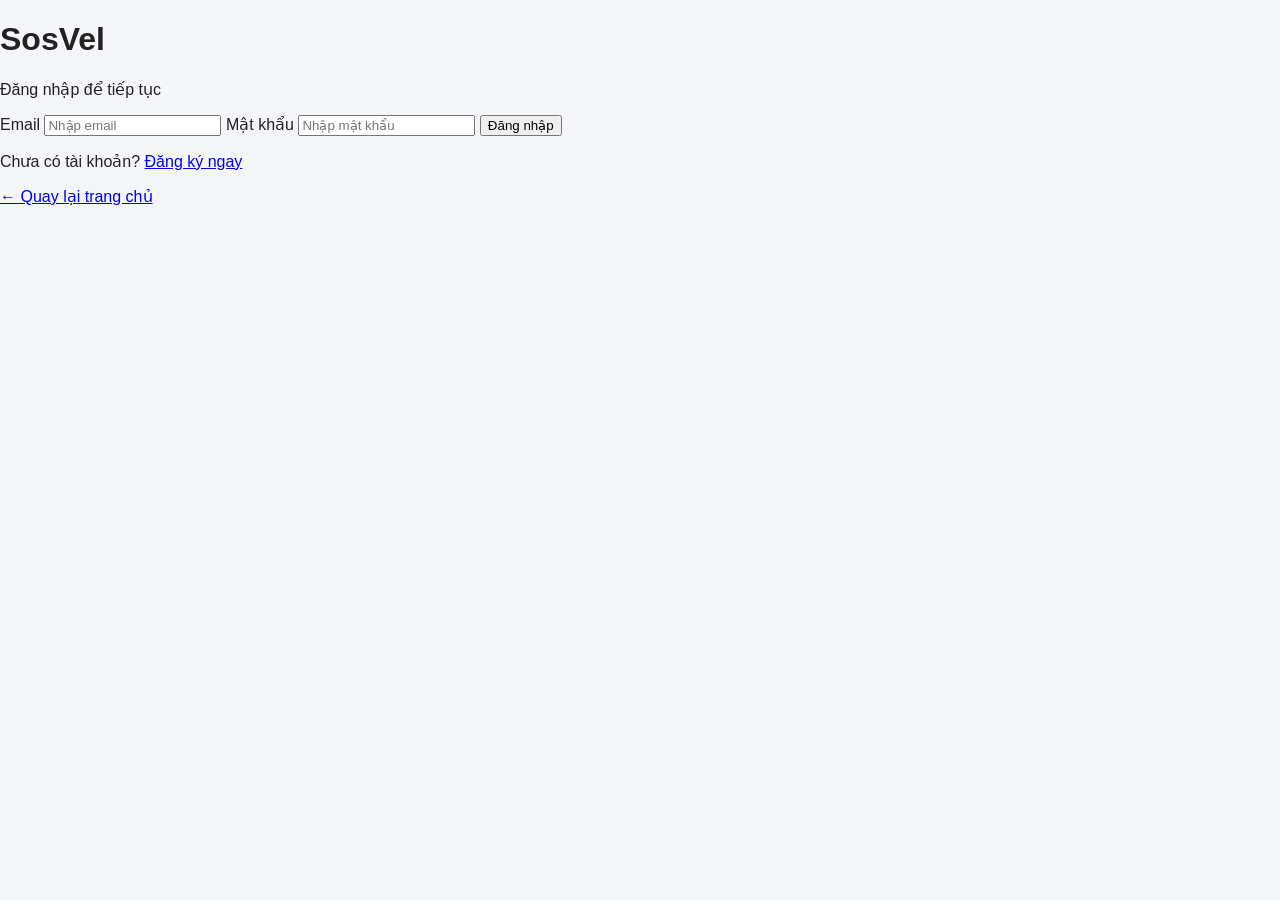
==== project/main/login.html @ 5fa6c310 "Create login.html" ====
<!DOCTYPE html>
<html lang="vi">
<head>
    <meta charset="UTF-8">
    <meta name="viewport" content="width=device-width, initial-scale=1.0">
    <title>Đăng nhập - SosVel</title>
    <link rel="stylesheet" href="../stylist/style.css">
</head>
<body class="auth-page">

    <div class="auth-container">
        <div class="auth-card">
            <h1>SosVel</h1>
            <p class="auth-subtitle">Đăng nhập để tiếp tục</p>

            <form id="loginForm" class="auth-form">
                <label for="loginEmail">Email</label>
                <input type="email" id="loginEmail" placeholder="Nhập email" required>

                <label for="loginPassword">Mật khẩu</label>
                <input type="password" id="loginPassword" placeholder="Nhập mật khẩu" required>

                <button type="submit" class="auth-btn">Đăng nhập</button>
            </form>

            <p id="loginMessage" class="auth-message"></p>

            <p class="auth-switch">
                Chưa có tài khoản?
                <a href="register.html">Đăng ký ngay</a>
            </p>

            <p class="auth-switch">
                <a href="index.html">← Quay lại trang chủ</a>
            </p>
        </div>
    </div>

    <script src="auth.js"></script>
</body>
</html>
---- project/stylist/style.css ----
body{
    font-family: Arial, sans-serif;
    margin: 0;
    background: #f4f6f9;
    color: #222;
}

/* ===== HEADER ===== */

header{
    background: linear-gradient(135deg,#2c7be5,#1b5edb);
    color:white;
    padding:28px 20px;
    text-align:center;
}

nav{
    background:white;
    padding:14px;
    text-align:center;
    box-shadow:0 2px 10px rgba(0,0,0,0.06);
}

nav a{
    margin:0 15px;
    text-decoration:none;
    font-weight:bold;
    color:#1b5edb;
}

/* ===== CONTAINER ===== */

.container{
    width:88%;
    max-width:1200px;
    margin:30px auto;
}

/* ===== SEARCH ===== */

.search-box{
    background:white;
    padding:20px;
    border-radius:16px;
    box-shadow:0 8px 24px rgba(0,0,0,0.08);
}

.filter-bar{
    display:grid;
    grid-template-columns:220px 1fr 140px;
    gap:20px;
    align-items:end;
}

.filter-item label{
    display:block;
    margin-bottom:8px;
    font-weight:bold;
}

.filter-item select{
    width:100%;
    height:44px;
    border:1px solid #ccc;
    border-radius:10px;
    padding:0 12px;
}

.price-filter input[type="range"]{
    width:100%;
}

.search-btn{
    height:46px;
    width:100%;
    border:none;
    border-radius:10px;
    background:#2c7be5;
    color:white;
    font-weight:bold;
    cursor:pointer;
}

/* ===== ROOMS ===== */

.rooms{
    display:grid;
    grid-template-columns:repeat(auto-fit,minmax(280px,1fr));
    gap:20px;
    margin-top:20px;
}

.room-card{
    background:white;
    border-radius:16px;
    overflow:hidden;
    box-shadow:0 6px 18px rgba(0,0,0,0.08);
    transition:.2s;
    cursor:pointer;
}

.room-card:hover{
    transform:translateY(-5px);
}

.room-card img{
    width:100%;
    height:180px;
    object-fit:cover;
}

.room-info{
    padding:14px;
}

.room-card h3{
    margin:0 0 10px;
}

.room-card p{
    margin:6px 0;
}

.price-badge{
    display:inline-block;
    margin-top:10px;
    padding:6px 12px;
    border-radius:20px;
    background:#eaf2ff;
    color:#1b5edb;
    font-size:13px;
    font-weight:bold;
}

.detail-btn{
    margin-top:12px;
    width:100%;
    height:40px;
    border:none;
    border-radius:8px;
    background:#2c7be5;
    color:white;
    cursor:pointer;
}

/* ===== PAGINATION ===== */

.pagination{
    margin-top:30px;
    text-align:center;
}

.page-btn{
    margin:5px;
    border:none;
    background:#eee;
    padding:8px 12px;
    cursor:pointer;
    border-radius:8px;
}

.page-btn.active{
    background:#2c7be5;
    color:white;
}

.page-dots{
    margin:0 6px;
    color:#666;
}

/* ===== MODAL ===== */

.hidden{
    display:none;
}

.modal{
    position:fixed;
    inset:0;
    z-index:1000;
}

.modal-overlay{
    position:absolute;
    inset:0;
    background:rgba(0,0,0,.6);
}

.modal-content,
.contract-content{
    position:relative;
    width:90%;
    max-width:1100px;
    margin:40px auto;
    background:white;
    border-radius:16px;
    padding:20px;
    z-index:2;
}

.contract-content{
    max-width:520px;
}

.modal-close{
    position:absolute;
    right:12px;
    top:12px;
    border:none;
    font-size:24px;
    background:none;
    cursor:pointer;
}

.modal-grid{
    display:grid;
    grid-template-columns:1fr 1fr;
    gap:20px;
}

.main-preview{
    width:100%;
    height:350px;
    object-fit:cover;
    border-radius:10px;
}

.thumb-grid{
    display:grid;
    grid-template-columns:repeat(3,1fr);
    gap:8px;
    margin-top:10px;
}

.thumb-item{
    width:100%;
    height:90px;
    object-fit:cover;
    cursor:pointer;
    border-radius:8px;
}

.feature-list{
    display:flex;
    flex-direction:column;
    gap:8px;
    margin-top:16px;
}

.modal-actions{
    margin-top:20px;
    display:flex;
    gap:12px;
}

.contact-btn,
.contract-btn{
    flex:1;
    height:46px;
    border:none;
    border-radius:10px;
    color:white;
    font-weight:bold;
    cursor:pointer;
}

.contact-btn{
    background:#2c7be5;
}

.contract-btn{
    background:#111827;
}

/* ===== CONTRACT FORM ===== */

.contract-form{
    display:flex;
    flex-direction:column;
    gap:12px;
    margin-top:16px;
}

.contract-form input{
    height:42px;
    border:1px solid #ccc;
    border-radius:8px;
    padding:0 12px;
}

.contract-submit-btn{
    margin-top:8px;
    height:46px;
    border:none;
    border-radius:10px;
    background:#2c7be5;
    color:white;
    font-weight:bold;
    cursor:pointer;
}

.contract-message{
    margin-top:14px;
    color:#1b5edb;
    font-weight:bold;
}

/* ===== CHAT ===== */

.chat-box{
    position:fixed;
    bottom:20px;
    right:20px;
    width:340px;
    background:white;
    border-radius:14px;
    box-shadow:0 5px 20px rgba(0,0,0,.2);
    overflow:hidden;
    z-index:2000;
}

.chat-header{
    background:#2c7be5;
    color:white;
    padding:12px;
    font-weight:bold;
    display:flex;
    justify-content:space-between;
    align-items:flex-start;
}

.chat-subtitle{
    font-size:12px;
    font-weight:normal;
    margin-top:4px;
    opacity:0.9;
}

.chat-messages{
    height:260px;
    overflow-y:auto;
    padding:12px;
    background:#f8fafc;
    display:flex;
    flex-direction:column;
    gap:10px;
}

.message{
    max-width:80%;
    padding:10px 12px;
    border-radius:14px;
    line-height:1.4;
    font-size:14px;
}

.message.owner{
    background:white;
    align-self:flex-start;
    border:1px solid #dbe3f0;
}

.message.user{
    background:#2c7be5;
    color:white;
    align-self:flex-end;
}

.chat-input{
    display:flex;
    border-top:1px solid #eee;
}

.chat-input input{
    flex:1;
    border:none;
    padding:12px;
    outline:none;
}

.chat-input button{
    background:#2c7be5;
    color:white;
    border:none;
    padding:0 16px;
    cursor:pointer;
}

/* ===== FOOTER ===== */

footer{
    margin-top:40px;
    background:white;
    text-align:center;
    padding:20px;
}

/* ===== MOBILE ===== */

@media(max-width:900px){

    .filter-bar{
        grid-template-columns:1fr;
    }

    .modal-grid{
        grid-template-columns:1fr;
    }

    .main-preview{
        height:220px;
    }

    .modal-actions{
        flex-direction:column;
    }

    .chat-box{
        width:92%;
        right:4%;
        bottom:12px;
    }
}
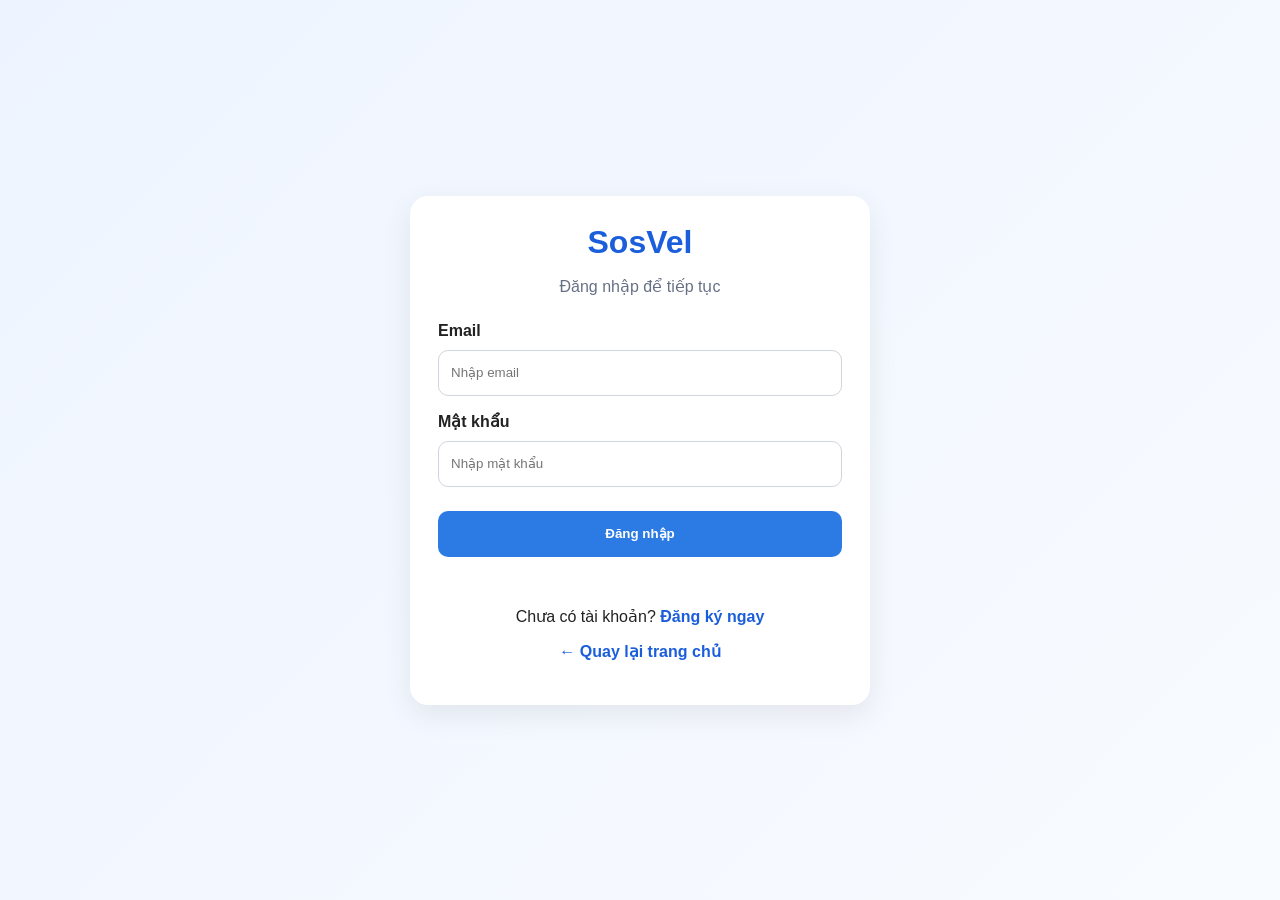
==== commit c75ef439: "Update login.html" ====
--- a/project/main/login.html
+++ b/project/main/login.html
@@ -8,34 +8,34 @@
 </head>
 <body class="auth-page">
 
-    <div class="auth-container">
-        <div class="auth-card">
-            <h1>SosVel</h1>
-            <p class="auth-subtitle">Đăng nhập để tiếp tục</p>
+<div class="auth-container">
+    <div class="auth-card">
+        <h1>SosVel</h1>
+        <p class="auth-subtitle">Đăng nhập để tiếp tục</p>
 
-            <form id="loginForm" class="auth-form">
-                <label for="loginEmail">Email</label>
-                <input type="email" id="loginEmail" placeholder="Nhập email" required>
+        <form id="loginForm" class="auth-form">
+            <label for="loginEmail">Email</label>
+            <input type="email" id="loginEmail" placeholder="Nhập email" required>
 
-                <label for="loginPassword">Mật khẩu</label>
-                <input type="password" id="loginPassword" placeholder="Nhập mật khẩu" required>
+            <label for="loginPassword">Mật khẩu</label>
+            <input type="password" id="loginPassword" placeholder="Nhập mật khẩu" required>
 
-                <button type="submit" class="auth-btn">Đăng nhập</button>
-            </form>
+            <button type="submit" class="auth-btn">Đăng nhập</button>
+        </form>
 
-            <p id="loginMessage" class="auth-message"></p>
+        <p id="loginMessage" class="auth-message"></p>
 
-            <p class="auth-switch">
-                Chưa có tài khoản?
-                <a href="register.html">Đăng ký ngay</a>
-            </p>
+        <p class="auth-switch">
+            Chưa có tài khoản?
+            <a href="register.html">Đăng ký ngay</a>
+        </p>
 
-            <p class="auth-switch">
-                <a href="index.html">← Quay lại trang chủ</a>
-            </p>
-        </div>
+        <p class="auth-switch">
+            <a href="index.html">← Quay lại trang chủ</a>
+        </p>
     </div>
+</div>
 
-    <script src="auth.js"></script>
+<script src="auth.js"></script>
 </body>
 </html>
--- a/project/stylist/style.css
+++ b/project/stylist/style.css
@@ -5,7 +5,7 @@
     color: #222;
 }
 
-/* ===== HEADER ===== */
+/* HEADER */
 
 header{
     background: linear-gradient(135deg,#2c7be5,#1b5edb);
@@ -14,21 +14,37 @@
     text-align:center;
 }
 
-nav{
-    background:white;
-    padding:14px;
-    text-align:center;
+.main-nav{
+    background:white;
+    padding:14px 24px;
     box-shadow:0 2px 10px rgba(0,0,0,0.06);
-}
-
-nav a{
-    margin:0 15px;
+    display:flex;
+    justify-content:space-between;
+    align-items:center;
+    gap:20px;
+    flex-wrap:wrap;
+}
+
+.nav-left,
+.nav-right{
+    display:flex;
+    gap:16px;
+    align-items:center;
+    flex-wrap:wrap;
+}
+
+.main-nav a{
     text-decoration:none;
     font-weight:bold;
     color:#1b5edb;
 }
 
-/* ===== CONTAINER ===== */
+.user-greeting{
+    font-weight:bold;
+    color:#111827;
+}
+
+/* CONTAINER */
 
 .container{
     width:88%;
@@ -36,7 +52,7 @@
     margin:30px auto;
 }
 
-/* ===== SEARCH ===== */
+/* SEARCH */
 
 .search-box{
     background:white;
@@ -81,7 +97,7 @@
     cursor:pointer;
 }
 
-/* ===== ROOMS ===== */
+/* ROOMS */
 
 .rooms{
     display:grid;
@@ -143,7 +159,7 @@
     cursor:pointer;
 }
 
-/* ===== PAGINATION ===== */
+/* PAGINATION */
 
 .pagination{
     margin-top:30px;
@@ -169,7 +185,7 @@
     color:#666;
 }
 
-/* ===== MODAL ===== */
+/* MODAL */
 
 .hidden{
     display:none;
@@ -273,7 +289,7 @@
     background:#111827;
 }
 
-/* ===== CONTRACT FORM ===== */
+/* CONTRACT FORM */
 
 .contract-form{
     display:flex;
@@ -306,7 +322,7 @@
     font-weight:bold;
 }
 
-/* ===== CHAT ===== */
+/* CHAT */
 
 .chat-box{
     position:fixed;
@@ -387,7 +403,89 @@
     cursor:pointer;
 }
 
-/* ===== FOOTER ===== */
+/* AUTH */
+
+.auth-page{
+    min-height:100vh;
+    display:flex;
+    align-items:center;
+    justify-content:center;
+    background:linear-gradient(135deg,#eef4ff,#f8fbff);
+}
+
+.auth-container{
+    width:100%;
+    max-width:460px;
+    padding:20px;
+}
+
+.auth-card{
+    background:white;
+    border-radius:18px;
+    padding:28px;
+    box-shadow:0 10px 30px rgba(0,0,0,0.08);
+}
+
+.auth-card h1{
+    margin:0 0 10px;
+    text-align:center;
+    color:#1b5edb;
+}
+
+.auth-subtitle{
+    text-align:center;
+    color:#667085;
+    margin-bottom:20px;
+}
+
+.auth-form{
+    display:flex;
+    flex-direction:column;
+    gap:10px;
+}
+
+.auth-form label{
+    font-weight:bold;
+    margin-top:6px;
+}
+
+.auth-form input{
+    height:44px;
+    border:1px solid #d0d5dd;
+    border-radius:10px;
+    padding:0 12px;
+}
+
+.auth-btn{
+    margin-top:14px;
+    height:46px;
+    border:none;
+    border-radius:10px;
+    background:#2c7be5;
+    color:white;
+    font-weight:bold;
+    cursor:pointer;
+}
+
+.auth-message{
+    margin-top:14px;
+    color:#d92d20;
+    font-weight:bold;
+    min-height:20px;
+}
+
+.auth-switch{
+    text-align:center;
+    margin-top:12px;
+}
+
+.auth-switch a{
+    color:#1b5edb;
+    text-decoration:none;
+    font-weight:bold;
+}
+
+/* FOOTER */
 
 footer{
     margin-top:40px;
@@ -396,10 +494,9 @@
     padding:20px;
 }
 
-/* ===== MOBILE ===== */
+/* MOBILE */
 
 @media(max-width:900px){
-
     .filter-bar{
         grid-template-columns:1fr;
     }
@@ -421,4 +518,9 @@
         right:4%;
         bottom:12px;
     }
-}
+
+    .main-nav{
+        flex-direction:column;
+        align-items:flex-start;
+    }
+}
